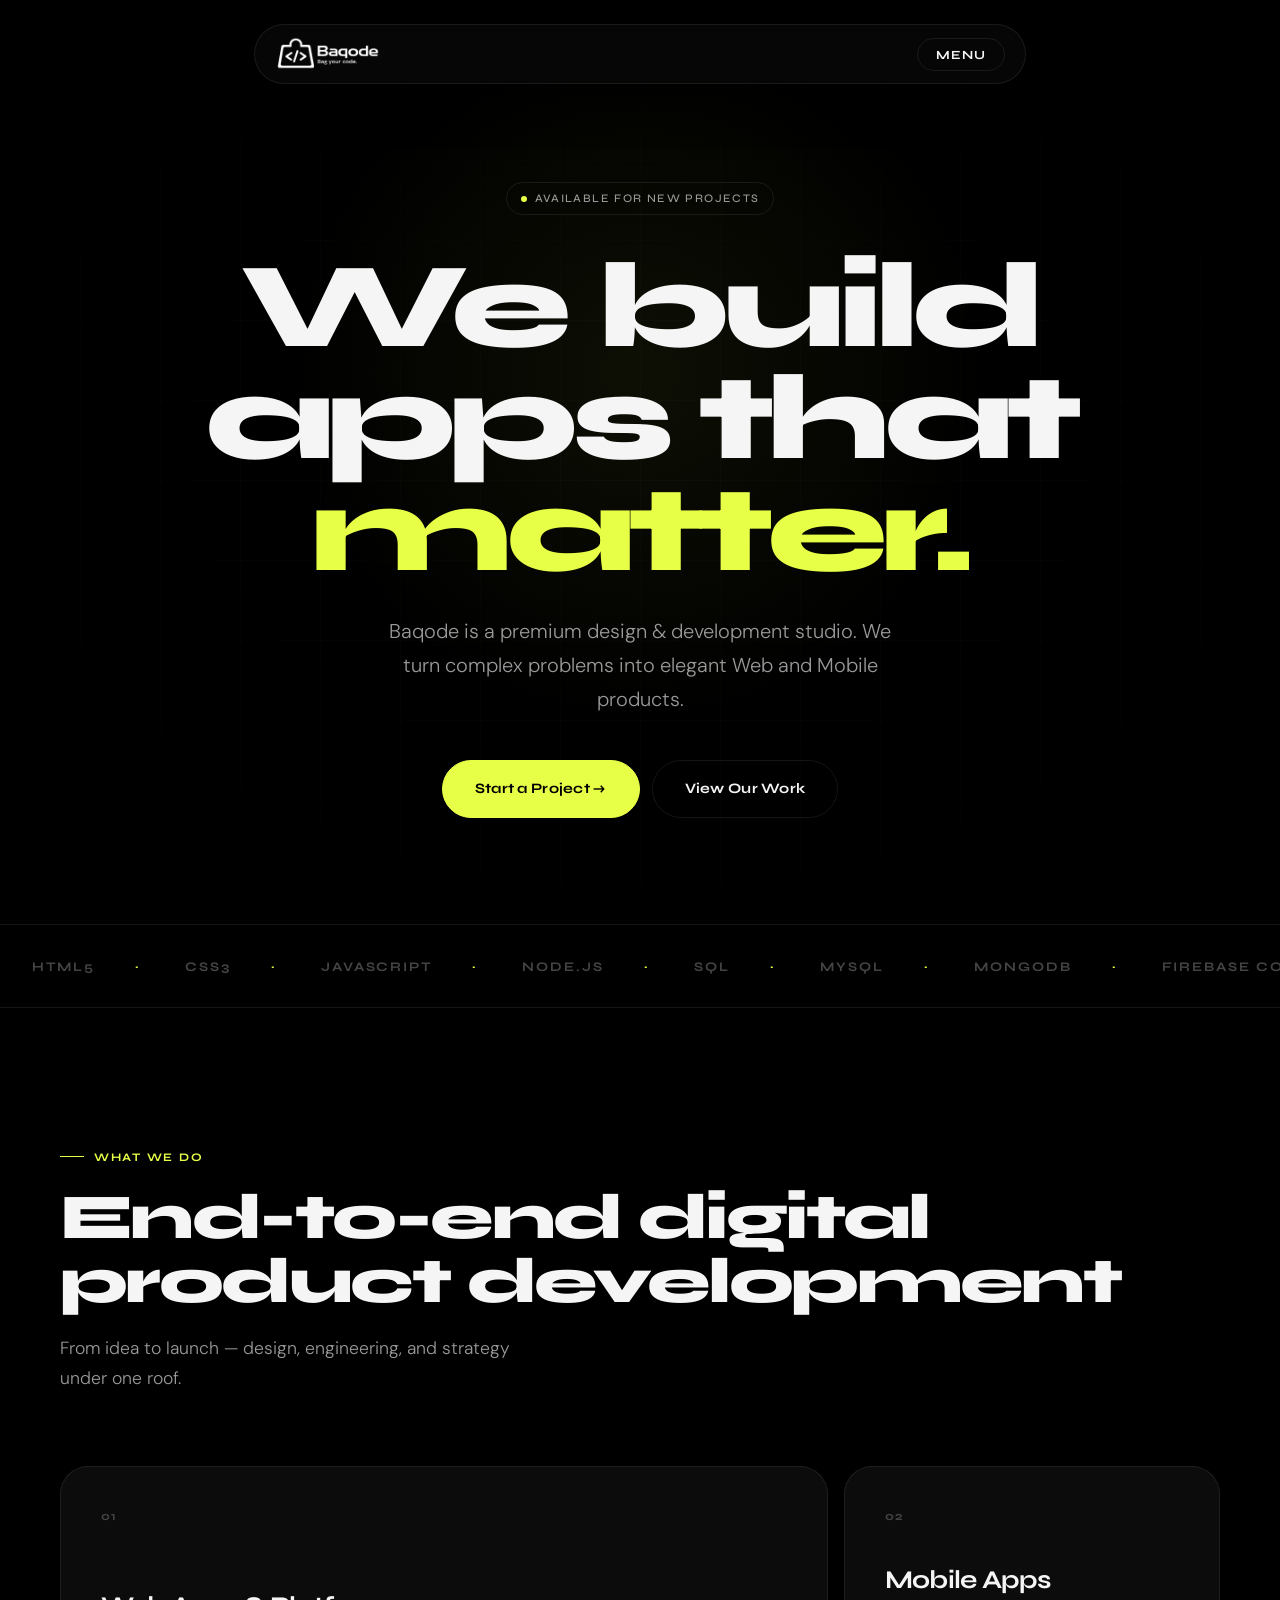
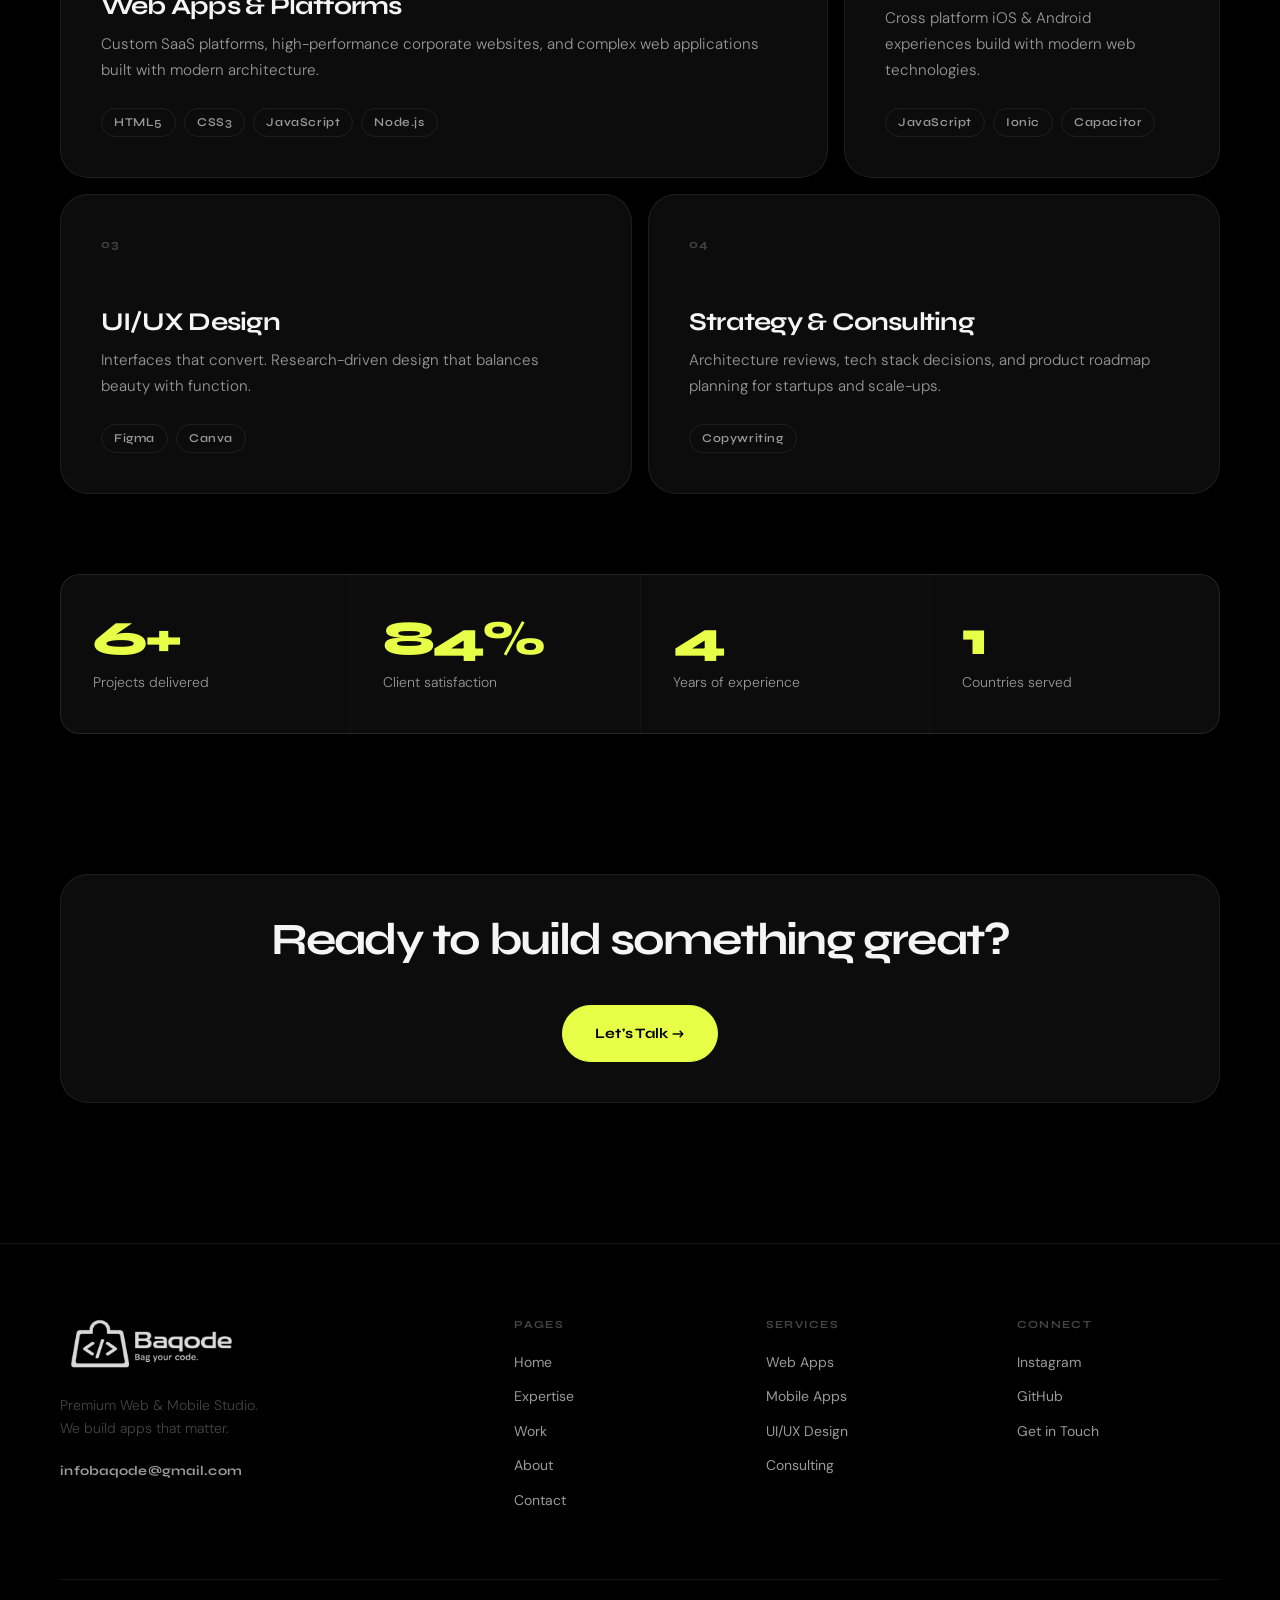
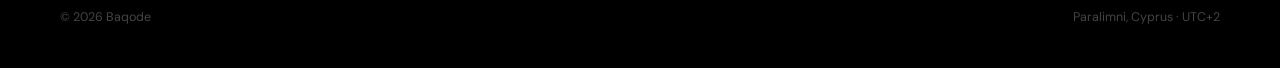
==== index.html @ ad03bcd1 "first commit" ====
<!DOCTYPE html>
<html lang="en">
<head>
  <meta charset="UTF-8" />
  <meta name="viewport" content="width=device-width, initial-scale=1.0" />
  <title>Baqode — Web & Mobile Studio | Cyprus</title>
  <!-- SEO Meta -->
  <meta name="description" content="Baqode is a premium Web & Mobile development studio based in Cyprus. We build elegant, high-performance apps and platforms for startups and businesses worldwide." />
  <meta name="keywords" content="web development, mobile apps, UI/UX design, Cyprus, Baqode, digital studio, software development" />
  <meta name="author" content="Baqode Studio" />
  <meta name="robots" content="index, follow" />
  <link rel="canonical" href="https://baqode.com/" />
 
  <!-- Open Graph -->
  <meta property="og:type" content="website" />
  <meta property="og:url" content="https://baqode.com/" />
  <meta property="og:title" content="Baqode — We build apps that matter." />
  <meta property="og:description" content="Baqode is a premium Web & Mobile development studio based in Cyprus. We build elegant, high-performance apps and platforms for startups and businesses worldwide." />
  <meta property="og:image" content="https://baqode.com/og-image.png" />
  <meta property="og:site_name" content="Baqode Studio" />
  <meta property="og:locale" content="en_US" />
 
  <!-- Twitter Card -->
  <meta name="twitter:card" content="summary_large_image" />
  <meta name="twitter:title" content="Baqode — We build apps that matter." />
  <meta name="twitter:description" content="Baqode is a premium Web & Mobile development studio based in Cyprus. We build elegant, high-performance apps and platforms for startups and businesses worldwide." />
  <meta name="twitter:image" content="https://baqode.com/og-image.png" />
  <!-- Favicon -->
  <link rel="icon" type="image/png" href="favicon.png" />
  <link rel="apple-touch-icon" href="favicon.png" />
 
  <!-- Performance -->
  <link rel="preconnect" href="https://fonts.googleapis.com" />
  <link rel="preconnect" href="https://fonts.gstatic.com" crossorigin />
  <link rel="stylesheet" href="style.css" />
 
  <!-- Structured Data (JSON-LD) -->
  <script type="application/ld+json">
  {
    "@context": "https://schema.org",
    "@type": "ProfessionalService",
    "name": "Baqode Studio",
    "url": "https://baqode.com",
    "logo": "https://baqode.com/logo.png",
    "image": "https://baqode.com/og-image.png",
    "description": "Premium Web & Mobile development studio based in Cyprus. We build elegant, high-performance apps and platforms.",
    "address": {
      "@type": "PostalAddress",
      "addressLocality": "Paralimni",
      "addressCountry": "CY"
    },
    "email": "infobaqode@gmail.com",
    "sameAs": [
      "https://www.instagram.com/baqode_/",
      "https://github.com/kt0skk0s"
    ],
    "serviceType": ["Web Development", "Mobile App Development", "UI/UX Design", "Technical Consulting"],
    "areaServed": "Worldwide"
  }
  </script>
</head>
<body>

  <!-- TOPBAR -->
  <header class="topbar">
    <div class="container topbar-inner">
      <a href="index.html" class="brand">
        <img src="logo.png" alt="Baqode" class="brand-logo" />
      </a>
      <button class="menu-btn" id="menuBtn">Menu</button>
    </div>
  </header>

  <!-- FULL-SCREEN NAV -->
  <nav class="nav" id="nav">
    <a href="index.html" data-num="01">Home</a>
    <a href="services.html" data-num="02">Expertise</a>
    <a href="work.html" data-num="03">Work</a>
    <a href="about.html" data-num="04">About</a>
    <a href="contact.html" data-num="05">Contact</a>
    <div class="nav-footer">
      <span>© 2026 Baqode</span>
      <div class="nav-footer-links">
        <a href="https://www.instagram.com/baqode_/?hl=el">Instagram</a>
        <a href="https://github.com/kt0skk0s">GitHub</a>
        <a href="index.html">Website</a>
      </div>
    </div>
  </nav>

  <main>

    <!-- HERO -->
    <section class="hero">
      <div class="hero-bg">
        <div class="hero-glow"></div>
        <div class="hero-grid"></div>
      </div>
      <div class="container hero-content reveal">
        <div class="eyebrow">
          <span class="eyebrow-dot"></span>
          Available for new projects
        </div>
        <h1>
          We build<br>
          apps that<br>
          <span class="text-accent">matter.</span>
        </h1>
        <p>
          Baqode is a premium design & development studio. 
          We turn complex problems into elegant Web and Mobile products.
        </p>
        <div class="hero-actions">
          <a class="btn btn-primary" href="contact.html">Start a Project →</a>
          <a class="btn btn-secondary" href="work.html">View Our Work</a>
        </div>
      </div>
    </section>

    <!-- MARQUEE -->
    <div class="marquee-container reveal" style="margin-top:24px;">
      <div class="marquee">
        <span>HTML5</span><span class="dot">·</span>
        <span>CSS3</span><span class="dot">·</span>
        <span>JavaScript</span><span class="dot">·</span>
        <span>Node.js</span><span class="dot">·</span>
        <span>SQL</span><span class="dot">·</span>
        <span>MySQL</span><span class="dot">·</span>
        <span>MongoDB</span><span class="dot">·</span>
        <span>Firebase Console</span><span class="dot">·</span>
        <span>Python</span><span class="dot">·</span>
        <span>Git</span><span class="dot">·</span>
        <span>GitHub</span><span class="dot">·</span>
        <span>Render</span><span class="dot">·</span>
        <span>Netlify</span><span class="dot">·</span>
        <!-- duplicate for seamless loop -->
        <span>HTML5</span><span class="dot">·</span>
        <span>CSS3</span><span class="dot">·</span>
        <span>JavaScript</span><span class="dot">·</span>
        <span>Node.js</span><span class="dot">·</span>
        <span>SQL</span><span class="dot">·</span>
        <span>MySQL</span><span class="dot">·</span>
        <span>MongoDB</span><span class="dot">·</span>
        <span>Firebase Console</span><span class="dot">·</span>
        <span>Python</span><span class="dot">·</span>
        <span>Git</span><span class="dot">·</span>
        <span>GitHub</span><span class="dot">·</span>
        <span>Render</span><span class="dot">·</span>
        <span>Netlify</span><span class="dot">·</span>
      </div>
    </div>

    <!-- SERVICES TEASER -->
    <section class="section">
      <div class="container">
        <div class="section-header reveal">
          <div class="section-label">What We Do</div>
          <h2>End-to-end digital<br>product development</h2>
          <p>From idea to launch — design, engineering, and strategy under one roof.</p>
        </div>

        <div class="bento-grid">
          <article class="bento-card col-8 reveal">
            <div class="card-num">01</div>
            <h3>Web Apps & Platforms</h3>
            <p>Custom SaaS platforms, high-performance corporate websites, and complex web applications built with modern architecture.</p>
            <div class="card-tags">
              <span class="card-tag">HTML5</span>
              <span class="card-tag">CSS3</span>
              <span class="card-tag">JavaScript</span>
              <span class="card-tag">Node.js</span>
            </div>
          </article>

          <article class="bento-card col-4 reveal reveal-delay-1">
            <div class="card-num">02</div>
            <h3>Mobile Apps</h3>
            <p>Cross platform iOS & Android experiences build with modern web technologies.</p>
            <div class="card-tags">
              <span class="card-tag">JavaScript</span>
              <span class="card-tag">Ionic</span>
              <span class="card-tag">Capacitor</span>
            </div>
          </article>

          <article class="bento-card col-6 reveal reveal-delay-2">
            <div class="card-num">03</div>
            <h3>UI/UX Design</h3>
            <p>Interfaces that convert. Research-driven design that balances beauty with function.</p>
            <div class="card-tags">
              <span class="card-tag">Figma</span>
              <span class="card-tag">Canva</span>
            </div>
          </article>

          <article class="bento-card col-6 reveal reveal-delay-3">
            <div class="card-num">04</div>
            <h3>Strategy & Consulting</h3>
            <p>Architecture reviews, tech stack decisions, and product roadmap planning for startups and scale-ups.</p>
            <div class="card-tags">
              <span class="card-tag">Copywriting</span>
            </div>
          </article>
        </div>

        <!-- STATS -->
        <div class="stats-row reveal">
          <div class="stat-item">
            <div class="stat-num"><span data-target="7">0</span><span>+</span></div>
            <div class="stat-label">Projects delivered</div>
          </div>
          <div class="stat-item">
            <div class="stat-num"><span data-target="98">0</span><span>%</span></div>
            <div class="stat-label">Client satisfaction</div>
          </div>
          <div class="stat-item">
            <div class="stat-num"><span data-target="5">0</span></div>
            <div class="stat-label">Years of experience</div>
          </div>
          <div class="stat-item">
            <div class="stat-num"><span data-target="2">0</span></div>
            <div class="stat-label">Countries served</div>
          </div>
        </div>

      </div>
    </section>

    <!-- CTA STRIP -->
    <section style="padding: 0 0 140px;">
      <div class="container">
        <div class="bento-card col-12 reveal" style="text-align:center; align-items:center; min-height:220px; justify-content:center; gap:28px;">
          <h3 style="font-size:clamp(1.8rem,4vw,2.8rem); letter-spacing:-0.04em;">Ready to build something great?</h3>
          <a class="btn btn-primary" href="contact.html">Let's Talk →</a>
        </div>
      </div>
    </section>

  </main>

  <!-- FOOTER -->
  <footer class="footer">
    <div class="container">
      <div class="footer-grid" >
 
        <div class="footer-logo-col">
          <img src="logo.png" alt="Baqode" class="footer-logo" />
          <p class="footer-tagline">Premium Web &amp; Mobile Studio.<br>We build apps that matter.</p>
          <a href="mailto:infobaqode@gmail.com" class="footer-email">infobaqode@gmail.com</a>
        </div>
 
        <div class="footer-col">
          <div class="footer-col-title">Pages</div>
          <a href="index.html">Home</a>
          <a href="services.html">Expertise</a>
          <a href="work.html">Work</a>
          <a href="about.html">About</a>
          <a href="contact.html">Contact</a>
        </div>
 
        <div class="footer-col">
          <div class="footer-col-title">Services</div>
          <a href="services.html">Web Apps</a>
          <a href="services.html">Mobile Apps</a>
          <a href="services.html">UI/UX Design</a>
          <a href="services.html">Consulting</a>
        </div>
 
        <div class="footer-col">
          <div class="footer-col-title">Connect</div>
          <a href="https://www.instagram.com/baqode_/?hl=el">Instagram</a>
          <a href="https://github.com/kt0skk0s">GitHub</a>
          <a href="contact.html">Get in Touch</a>
        </div>
 
      </div>
 
      <div class="footer-bottom">
        <div class="footer-bottom-left">© 2026 Baqode</div>
        <div class="footer-bottom-right">
          <span>Paralimni, Cyprus · UTC+2</span>
        </div>
      </div>
    </div>
  </footer>

  <script src="script.js"></script>
</body>
</html>
---- style.css ----
/* ==========================================
   BAQODE STUDIO — PREMIUM CSS v2
   ========================================== */

@import url('https://fonts.googleapis.com/css2?family=Syne:wght@400;500;600;700;800&family=DM+Sans:ital,wght@0,300;0,400;0,500;1,300&display=swap');

:root {
  --bg: #000000;
  --surface: #0c0c0c;
  --surface-2: #111111;
  --surface-hover: #161616;
  --text: #f5f5f5;
  --text-dim: #999999;
  --text-faint: #444444;
  --border: rgba(255, 255, 255, 0.08);
  --border-hover: rgba(255, 255, 255, 0.2);
  --accent: #e8ff47;        /* Electric lime — the brand punch */
  --accent-dim: rgba(232, 255, 71, 0.12);
  --radius-xl: 28px;
  --radius-lg: 20px;
  --radius-md: 12px;
  --max-width: 1160px;
  --font-display: 'Syne', sans-serif;
  --font-body: 'DM Sans', sans-serif;
}

/* ==========================================
   1. RESET & BASE
   ========================================== */
*, *::before, *::after {
  margin: 0; padding: 0;
  box-sizing: border-box;
}

html {
  scroll-behavior: smooth;
  font-family: var(--font-body);
  background: var(--bg);
  color: var(--text);
}

body {
  line-height: 1.6;
  overflow-x: hidden;
  -webkit-font-smoothing: antialiased;
  opacity: 0;
  transition: opacity 0.5s ease;
}

body.loaded { opacity: 1; }
body.fade-out { opacity: 0; }
body.no-scroll { overflow: hidden; }

a { color: inherit; text-decoration: none; }
img { display: block; max-width: 100%; }

.container {
  width: min(var(--max-width), calc(100% - 48px));
  margin: 0 auto;
}

.section { padding: 140px 0; }

/* ==========================================
   2. TOPBAR / NAVBAR
   ========================================== */
.topbar {
  position: fixed;
  top: 24px;
  left: 50%;
  transform: translateX(-50%);
  width: calc(100% - 40px);
  max-width: 820px;
  z-index: 1000;
  transition: top 0.3s ease;
}

.topbar-inner {
  height: 60px;
  display: flex;
  align-items: center;
  justify-content: space-between;
  padding: 0 20px 0 16px;
  background: rgba(8, 8, 8, 0.75);
  backdrop-filter: blur(20px);
  -webkit-backdrop-filter: blur(20px);
  border: 1px solid var(--border);
  border-radius: 100px;
  box-shadow: 0 16px 40px rgba(0,0,0,0.6);
}

.brand {
  display: flex;
  align-items: center;
  gap: 10px;
}

.brand-logo {
  height: 36px;
  width: auto;
  display: block;
  filter: brightness(0) invert(1);
  transition: opacity 0.2s ease;
}

.brand:hover .brand-logo {
  opacity: 0.7;
}

.brand-icon, .brand-text { display: none; }

.menu-btn {
  display: block;
  background: none;
  border: 1px solid var(--border);
  color: var(--text);
  font-family: var(--font-display);
  font-size: 0.78rem;
  font-weight: 700;
  letter-spacing: 0.08em;
  text-transform: uppercase;
  cursor: pointer;
  padding: 8px 18px;
  border-radius: 100px;
  z-index: 1001;
  transition: all 0.25s ease;
}

.menu-btn:hover {
  background: var(--surface-2);
  border-color: var(--border-hover);
}

/* ==========================================
   3. FULL-SCREEN NAV
   ========================================== */
.nav {
  position: fixed;
  inset: 0;
  width: 100vw;
  height: 100dvh;
  background: var(--bg);
  z-index: 999;
  display: flex;
  flex-direction: column;
  justify-content: center;
  align-items: flex-start;
  padding: 0 8vw;
  gap: 0;
  opacity: 0;
  pointer-events: none;
  visibility: hidden;
  transition: opacity 0.4s ease;
}

.nav.active {
  opacity: 1;
  pointer-events: all;
  visibility: visible;
}

/* Main nav links only — excludes nav-footer links */
.nav > a {
  font-family: var(--font-display);
  font-size: clamp(2.8rem, 8vw, 6.5rem);
  font-weight: 800;
  letter-spacing: -0.04em;
  color: var(--text-faint);
  text-transform: uppercase;
  line-height: 1;
  padding: 8px 0;
  transform: translateY(50px);
  opacity: 0;
  transition: color 0.25s ease,
              opacity 0.5s cubic-bezier(0.16, 1, 0.3, 1),
              transform 0.5s cubic-bezier(0.16, 1, 0.3, 1);
  position: relative;
  white-space: nowrap;
}

.nav > a::after {
  content: attr(data-num);
  position: absolute;
  right: 0;
  top: 50%;
  transform: translateY(-50%);
  font-size: 0.9rem;
  font-weight: 400;
  letter-spacing: 0;
  color: var(--text-faint);
  opacity: 0;
  transition: opacity 0.25s ease;
}

.nav.active > a {
  transform: translateY(0);
  opacity: 1;
}

.nav.active > a:nth-child(1) { transition-delay: 0.05s; }
.nav.active > a:nth-child(2) { transition-delay: 0.1s; }
.nav.active > a:nth-child(3) { transition-delay: 0.15s; }
.nav.active > a:nth-child(4) { transition-delay: 0.2s; }
.nav.active > a:nth-child(5) { transition-delay: 0.25s; }

.nav > a:hover, .nav > a.active-link {
  color: var(--text);
}

.nav > a:hover::after { opacity: 1; }

/* Nav footer — small, separate from big links */
.nav-footer {
  position: absolute;
  bottom: 40px;
  left: 8vw;
  right: 8vw;
  display: flex;
  justify-content: space-between;
  align-items: center;
  color: var(--text-dim);
  font-size: 0.82rem;
  font-family: var(--font-body);
  font-weight: 400;
  letter-spacing: 0;
  text-transform: none;
  opacity: 0;
  transform: none;
  transition: opacity 0.5s ease 0.3s;
}

.nav.active .nav-footer {
  opacity: 1;
}

.nav-footer-links { display: flex; gap: 20px; }
.nav-footer a {
  color: var(--text-dim);
  font-size: 0.82rem;
  font-family: var(--font-body);
  font-weight: 400;
  text-transform: none;
  letter-spacing: 0;
  padding: 0;
  transform: none !important;
  opacity: 1 !important;
  transition: color 0.2s !important;
  transition-delay: 0s !important;
}
.nav-footer a:hover { color: var(--text); }

body.menu-open .topbar-inner {
  background: transparent;
  border-color: transparent;
  backdrop-filter: none;
  -webkit-backdrop-filter: none;
  box-shadow: none;
}

/* ==========================================
   4. HERO
   ========================================== */
.hero {
  min-height: 100vh;
  display: flex;
  align-items: center;
  justify-content: center;
  text-align: center;
  padding-top: 100px;
  position: relative;
  overflow: hidden;
}

.hero-bg {
  position: absolute;
  inset: 0;
  pointer-events: none;
  z-index: 0;
}

.hero-glow {
  position: absolute;
  top: 50%;
  left: 50%;
  transform: translate(-50%, -60%);
  width: 60vw;
  height: 60vw;
  background: radial-gradient(circle, rgba(232, 255, 71, 0.06) 0%, transparent 65%);
  border-radius: 50%;
}

.hero-grid {
  position: absolute;
  inset: 0;
  background-image:
    linear-gradient(rgba(255,255,255,0.02) 1px, transparent 1px),
    linear-gradient(90deg, rgba(255,255,255,0.02) 1px, transparent 1px);
  background-size: 80px 80px;
  mask-image: radial-gradient(ellipse 70% 70% at 50% 50%, black, transparent);
}

.hero-content {
  position: relative;
  z-index: 1;
  max-width: 900px;
}

.eyebrow {
  display: inline-flex;
  align-items: center;
  gap: 8px;
  padding: 6px 14px;
  border-radius: 100px;
  border: 1px solid var(--border);
  font-size: 0.72rem;
  font-weight: 500;
  color: var(--text-dim);
  margin-bottom: 36px;
  text-transform: uppercase;
  letter-spacing: 0.12em;
  font-family: var(--font-display);
}

.eyebrow-dot {
  width: 6px;
  height: 6px;
  border-radius: 50%;
  background: var(--accent);
  animation: pulse-dot 2s ease-in-out infinite;
}

@keyframes pulse-dot {
  0%, 100% { opacity: 1; transform: scale(1); }
  50% { opacity: 0.5; transform: scale(0.7); }
}

.hero h1 {
  font-family: var(--font-display);
  font-size: clamp(3.5rem, 9.5vw, 8rem);
  font-weight: 800;
  line-height: 0.92;
  letter-spacing: -0.055em;
  margin-bottom: 28px;
}

.text-accent { color: var(--accent); }

.hero p {
  color: var(--text-dim);
  font-size: clamp(1rem, 2vw, 1.25rem);
  max-width: 540px;
  margin: 0 auto 44px;
  line-height: 1.7;
  font-weight: 300;
}

.hero-actions {
  display: flex;
  gap: 12px;
  justify-content: center;
  flex-wrap: wrap;
}

/* ==========================================
   5. BUTTONS
   ========================================== */
.btn {
  padding: 16px 32px;
  border-radius: 100px;
  font-family: var(--font-display);
  font-weight: 700;
  font-size: 0.9rem;
  letter-spacing: 0.02em;
  cursor: pointer;
  transition: all 0.25s ease;
  border: 1px solid transparent;
  display: inline-flex;
  align-items: center;
  gap: 8px;
}

.btn-primary {
  background: var(--accent);
  color: #000;
  border-color: var(--accent);
}

.btn-primary:hover {
  background: #f3ff6a;
  transform: translateY(-2px);
  box-shadow: 0 8px 30px rgba(232, 255, 71, 0.25);
}

.btn-secondary {
  background: transparent;
  border-color: var(--border);
  color: var(--text);
}

.btn-secondary:hover {
  background: var(--surface-2);
  border-color: var(--border-hover);
  transform: translateY(-2px);
}

.btn-ghost {
  background: transparent;
  border-color: transparent;
  color: var(--text-dim);
  padding-left: 0; padding-right: 0;
}

.btn-ghost:hover { color: var(--text); }

/* ==========================================
   6. MARQUEE
   ========================================== */
.marquee-container {
  border-top: 1px solid var(--border);
  border-bottom: 1px solid var(--border);
  padding: 28px 0;
  overflow: hidden;
  white-space: nowrap;
}

.marquee {
  display: inline-block;
  animation: marquee-scroll 30s linear infinite;
}

.marquee span {
  font-family: var(--font-display);
  font-size: 0.82rem;
  font-weight: 700;
  color: var(--text-faint);
  margin: 0 32px;
  text-transform: uppercase;
  letter-spacing: 0.15em;
}

.marquee span.dot { color: var(--accent); margin: 0 8px; }

@keyframes marquee-scroll {
  0% { transform: translateX(0); }
  100% { transform: translateX(-50%); }
}

/* ==========================================
   7. SECTION HEADERS
   ========================================== */
.section-label {
  font-family: var(--font-display);
  font-size: 0.72rem;
  font-weight: 700;
  letter-spacing: 0.15em;
  text-transform: uppercase;
  color: var(--accent);
  margin-bottom: 20px;
  display: flex;
  align-items: center;
  gap: 10px;
}

.section-label::before {
  content: '';
  width: 24px;
  height: 1px;
  background: var(--accent);
}

.section-header { margin-bottom: 72px; }

.section-header h2 {
  font-family: var(--font-display);
  font-size: clamp(2.2rem, 5vw, 4rem);
  letter-spacing: -0.04em;
  font-weight: 800;
  line-height: 1;
  margin-bottom: 20px;
}

.section-header p {
  color: var(--text-dim);
  font-size: 1.1rem;
  max-width: 480px;
  line-height: 1.7;
  font-weight: 300;
}

/* ==========================================
   8. SERVICES / BENTO GRID
   ========================================== */
.bento-grid {
  display: grid;
  grid-template-columns: repeat(12, 1fr);
  gap: 16px;
}

.bento-card {
  background: var(--surface);
  border: 1px solid var(--border);
  border-radius: var(--radius-xl);
  padding: 40px;
  transition: border-color 0.3s ease, background 0.3s ease;
  display: flex;
  flex-direction: column;
  min-height: 300px;
  position: relative;
  overflow: hidden;
}

.bento-card::before {
  content: '';
  position: absolute;
  inset: 0;
  background: radial-gradient(circle at var(--mx, 50%) var(--my, 50%), rgba(232, 255, 71, 0.04), transparent 60%);
  opacity: 0;
  transition: opacity 0.4s;
  pointer-events: none;
}

.bento-card:hover::before { opacity: 1; }
.bento-card:hover {
  border-color: var(--border-hover);
  background: var(--surface-2);
}

.bento-card.col-8 { grid-column: span 8; }
.bento-card.col-4 { grid-column: span 4; }
.bento-card.col-6 { grid-column: span 6; }
.bento-card.col-12 { grid-column: span 12; }

.card-num {
  font-family: var(--font-display);
  font-size: 0.75rem;
  font-weight: 700;
  color: var(--text-faint);
  letter-spacing: 0.1em;
  margin-bottom: auto;
  padding-bottom: 40px;
}

.card-icon {
  font-size: 2rem;
  margin-bottom: auto;
  padding-bottom: 32px;
}

.bento-card h3 {
  font-family: var(--font-display);
  font-size: 1.6rem;
  font-weight: 700;
  letter-spacing: -0.03em;
  margin-bottom: 12px;
  line-height: 1.1;
}

.bento-card p {
  color: var(--text-dim);
  font-size: 0.95rem;
  line-height: 1.7;
  font-weight: 300;
}

.card-tags {
  display: flex;
  flex-wrap: wrap;
  gap: 8px;
  margin-top: 24px;
}

.card-tag {
  padding: 4px 12px;
  border-radius: 100px;
  border: 1px solid var(--border);
  font-size: 0.75rem;
  color: var(--text-dim);
  font-family: var(--font-display);
  font-weight: 600;
  letter-spacing: 0.05em;
}

/* ==========================================
   9. STATS ROW
   ========================================== */
.stats-row {
  display: grid;
  grid-template-columns: repeat(4, 1fr);
  gap: 1px;
  background: var(--border);
  border: 1px solid var(--border);
  border-radius: var(--radius-lg);
  overflow: hidden;
  margin-top: 80px;
}

.stat-item {
  background: var(--surface);
  padding: 40px 32px;
  display: flex;
  flex-direction: column;
  gap: 8px;
}

.stat-num {
  font-family: var(--font-display);
  font-size: 3rem;
  font-weight: 800;
  letter-spacing: -0.05em;
  line-height: 1;
  color: var(--text);
}

.stat-num span { color: var(--accent); }

.stat-label {
  color: var(--text-dim);
  font-size: 0.875rem;
  font-weight: 300;
}

/* ==========================================
   10. WORK / PORTFOLIO GRID
   ========================================== */
.work-grid {
  display: grid;
  grid-template-columns: repeat(2, 1fr);
  gap: 24px;
}

.project-card {
  border-radius: var(--radius-xl);
  overflow: hidden;
  background: var(--surface);
  border: 1px solid var(--border);
  transition: all 0.4s ease;
  cursor: pointer;
}

.project-card:hover {
  border-color: var(--border-hover);
  transform: translateY(-6px);
  box-shadow: 0 24px 60px rgba(0,0,0,0.5);
}

.project-image {
  height: 280px;
  position: relative;
  overflow: hidden;
  display: flex;
  align-items: center;
  justify-content: center;
}

.project-image-inner {
  width: 100%;
  height: 100%;
  display: flex;
  align-items: center;
  justify-content: center;
  font-family: var(--font-display);
  font-size: 4rem;
  font-weight: 800;
  letter-spacing: -0.05em;
  transition: transform 0.5s ease;
}

.project-card:hover .project-image-inner {
  transform: scale(1.04);
}

.project-info {
  padding: 28px 32px 32px;
}

.project-meta {
  display: flex;
  align-items: center;
  justify-content: space-between;
  margin-bottom: 12px;
}

.tag {
  font-family: var(--font-display);
  font-size: 0.72rem;
  color: var(--text-dim);
  text-transform: uppercase;
  letter-spacing: 0.12em;
  font-weight: 700;
}

.project-year {
  font-size: 0.8rem;
  color: var(--text-faint);
}

.project-info h3 {
  font-family: var(--font-display);
  font-size: 1.4rem;
  font-weight: 700;
  letter-spacing: -0.02em;
  margin-bottom: 8px;
  line-height: 1.2;
}

.project-info p {
  color: var(--text-dim);
  font-size: 0.9rem;
  line-height: 1.6;
  font-weight: 300;
}

.project-link {
  display: inline-flex;
  align-items: center;
  gap: 6px;
  margin-top: 20px;
  font-family: var(--font-display);
  font-size: 0.8rem;
  font-weight: 700;
  letter-spacing: 0.05em;
  text-transform: uppercase;
  color: var(--text-dim);
  transition: color 0.2s, gap 0.2s;
}

.project-link:hover { color: var(--accent); gap: 10px; }

/* ==========================================
   11. ABOUT PAGE
   ========================================== */
.about-grid {
  display: grid;
  grid-template-columns: 1fr 1fr;
  gap: 80px;
  align-items: start;
}

.about-text h2 {
  font-family: var(--font-display);
  font-size: clamp(2.5rem, 5vw, 3.5rem);
  font-weight: 800;
  letter-spacing: -0.04em;
  line-height: 1;
  margin-bottom: 28px;
}

.about-text p {
  color: var(--text-dim);
  font-size: 1.05rem;
  line-height: 1.8;
  font-weight: 300;
  margin-bottom: 20px;
}

.values-list {
  margin-top: 40px;
  display: flex;
  flex-direction: column;
  gap: 0;
}

.value-item {
  display: flex;
  gap: 20px;
  align-items: flex-start;
  padding: 24px 0;
  border-bottom: 1px solid var(--border);
}

.value-item:first-child { border-top: 1px solid var(--border); }

.value-num {
  font-family: var(--font-display);
  font-size: 0.72rem;
  font-weight: 700;
  color: var(--accent);
  flex-shrink: 0;
  padding-top: 3px;
}

.value-text h4 {
  font-family: var(--font-display);
  font-weight: 700;
  margin-bottom: 6px;
  letter-spacing: -0.01em;
}

.value-text p {
  color: var(--text-dim);
  font-size: 0.9rem;
  margin: 0;
}

.about-visual {
  position: sticky;
  top: 120px;
}

.about-card-big {
  background: var(--surface);
  border: 1px solid var(--border);
  border-radius: var(--radius-xl);
  padding: 48px;
  min-height: 480px;
  display: flex;
  flex-direction: column;
  justify-content: flex-end;
  position: relative;
  overflow: hidden;
}

.about-card-bg {
  position: absolute;
  inset: 0;
  display: flex;
  align-items: center;
  justify-content: center;
  font-family: var(--font-display);
  font-size: 10rem;
  font-weight: 800;
  color: rgba(232, 255, 71, 0.04);
  letter-spacing: -0.05em;
  user-select: none;
  pointer-events: none;
}

.about-card-big h3 {
  font-family: var(--font-display);
  font-size: 1.8rem;
  font-weight: 800;
  letter-spacing: -0.03em;
  margin-bottom: 12px;
  position: relative;
  z-index: 1;
}

.about-card-big p {
  color: var(--text-dim);
  position: relative;
  z-index: 1;
  font-weight: 300;
  line-height: 1.7;
}

/* ==========================================
   12. CONTACT
   ========================================== */
.contact-wrapper {
  display: grid;
  grid-template-columns: 1fr 1.2fr;
  gap: 100px;
  align-items: start;
}

.contact-left h2 {
  font-family: var(--font-display);
  font-size: clamp(2.5rem, 5vw, 3.5rem);
  font-weight: 800;
  letter-spacing: -0.04em;
  line-height: 1;
  margin-bottom: 24px;
}

.contact-left p {
  color: var(--text-dim);
  font-size: 1.05rem;
  line-height: 1.8;
  font-weight: 300;
  margin-bottom: 40px;
}

.big-email {
  display: inline-flex;
  align-items: center;
  gap: 10px;
  font-family: var(--font-display);
  font-size: clamp(1.3rem, 2.5vw, 1.8rem);
  font-weight: 700;
  letter-spacing: -0.03em;
  color: var(--text);
  padding: 16px 0;
  border-bottom: 1px solid var(--border);
  transition: all 0.3s;
  width: 100%;
}

.big-email:hover {
  border-color: var(--accent);
  color: var(--accent);
}

.contact-socials {
  display: flex;
  gap: 16px;
  margin-top: 32px;
}

.social-link {
  padding: 10px 20px;
  border: 1px solid var(--border);
  border-radius: 100px;
  font-family: var(--font-display);
  font-size: 0.8rem;
  font-weight: 700;
  letter-spacing: 0.05em;
  text-transform: uppercase;
  color: var(--text-dim);
  transition: all 0.25s;
}

.social-link:hover {
  border-color: var(--border-hover);
  color: var(--text);
  background: var(--surface-2);
}

/* Contact Form */
.modern-form {
  background: var(--surface);
  border: 1px solid var(--border);
  border-radius: var(--radius-xl);
  padding: 44px;
}

.form-row {
  display: grid;
  grid-template-columns: 1fr 1fr;
  gap: 0 24px;
}

.form-group {
  margin-bottom: 28px;
  position: relative;
}

.form-group label {
  display: block;
  font-family: var(--font-display);
  font-size: 0.72rem;
  font-weight: 700;
  text-transform: uppercase;
  letter-spacing: 0.1em;
  color: var(--text-dim);
  margin-bottom: 10px;
}

.modern-form input,
.modern-form textarea,
.modern-form select {
  width: 100%;
  background: var(--surface-2);
  border: 1px solid var(--border);
  border-radius: var(--radius-md);
  padding: 14px 16px;
  color: var(--text);
  font-family: var(--font-body);
  font-size: 0.95rem;
  font-weight: 300;
  transition: all 0.25s;
  appearance: none;
}

.modern-form input::placeholder,
.modern-form textarea::placeholder { color: var(--text-faint); }

.modern-form input:focus,
.modern-form textarea:focus,
.modern-form select:focus {
  outline: none;
  border-color: var(--accent);
  background: var(--bg);
  box-shadow: 0 0 0 3px rgba(232, 255, 71, 0.08);
}

.modern-form textarea {
  height: 120px;
  resize: none;
}

.form-success {
  display: none;
  text-align: center;
  padding: 32px;
  color: var(--accent);
  font-family: var(--font-display);
  font-weight: 700;
  font-size: 1.1rem;
}

/* ==========================================
   13. FAQ
   ========================================== */
.faq-list {
  max-width: 760px;
  margin: 0 auto;
}

.faq-item {
  border-bottom: 1px solid var(--border);
}

.faq-question {
  width: 100%;
  background: none;
  border: none;
  text-align: left;
  padding: 28px 0;
  font-family: var(--font-display);
  font-size: 1.1rem;
  font-weight: 700;
  color: var(--text);
  cursor: pointer;
  display: flex;
  justify-content: space-between;
  align-items: center;
  gap: 20px;
  letter-spacing: -0.02em;
  transition: color 0.2s;
}

.faq-question:hover { color: var(--accent); }

.faq-icon {
  width: 28px;
  height: 28px;
  border-radius: 50%;
  border: 1px solid var(--border);
  display: grid;
  place-items: center;
  flex-shrink: 0;
  font-size: 1rem;
  color: var(--text-dim);
  transition: all 0.3s;
}

.faq-item.open .faq-icon {
  background: var(--accent);
  border-color: var(--accent);
  color: #000;
  transform: rotate(45deg);
}

.faq-answer {
  max-height: 0;
  overflow: hidden;
  transition: max-height 0.4s cubic-bezier(0.16, 1, 0.3, 1),
              padding 0.3s ease;
}

.faq-answer p {
  padding-bottom: 28px;
  color: var(--text-dim);
  font-size: 1rem;
  line-height: 1.8;
  font-weight: 300;
}

/* ==========================================
   14. FOOTER
   ========================================== */
.footer {
  border-top: 1px solid var(--border);
  padding: 72px 0 40px;
  color: var(--text-dim);
  font-size: 0.875rem;
}

/* Top grid: logo col + 3 link cols */
.footer-grid {
  display: grid;
  grid-template-columns: 2fr 1fr 1fr 1fr;
  gap: 48px;
  padding-bottom: 56px;
  border-bottom: 1px solid var(--border);
}

.footer-logo-col {
  display: flex;
  flex-direction: column;
}

.footer-logo {
  width: 180px;
  filter: brightness(0) invert(1);
  opacity: 0.85;
  display: block;
  margin-bottom: 20px;
}

.footer-tagline {
  font-size: 0.875rem;
  color: var(--text-faint);
  line-height: 1.7;
  font-weight: 300;
  max-width: 220px;
  margin-bottom: 20px;
}

.footer-email {
  font-family: var(--font-display);
  font-size: 0.82rem;
  font-weight: 700;
  color: var(--text-dim);
  letter-spacing: 0.02em;
  transition: color 0.2s;
}

.footer-email:hover { color: var(--accent); }

.footer-col-title {
  font-family: var(--font-display);
  font-size: 0.68rem;
  font-weight: 700;
  text-transform: uppercase;
  letter-spacing: 0.12em;
  color: var(--text-faint);
  margin-bottom: 18px;
}

.footer-col a {
  display: block;
  font-size: 0.875rem;
  color: var(--text-dim);
  margin-bottom: 12px;
  transition: color 0.2s;
}

.footer-col a:hover { color: var(--text); }

/* Bottom bar */
.footer-bottom {
  display: flex;
  justify-content: space-between;
  align-items: center;
  padding-top: 28px;
  font-size: 0.78rem;
  color: var(--text-faint);
}

.footer-bottom-right { display: flex; gap: 24px; }
.footer-bottom-right a { color: var(--text-faint); transition: color 0.2s; }
.footer-bottom-right a:hover { color: var(--text-dim); }

/* Keep brand/logo/links classes inert so old refs don't break */
.footer-brand, .footer-inner, .footer-center, .footer-links { display: none; }
.footer-brand-icon { display: none; }

/* ==========================================
   15. PAGE HERO (inner pages)
   ========================================== */
.page-hero {
  padding: 180px 0 80px;
  border-bottom: 1px solid var(--border);
}

.page-hero h1 {
  font-family: var(--font-display);
  font-size: clamp(3rem, 8vw, 6rem);
  font-weight: 800;
  letter-spacing: -0.05em;
  line-height: 0.95;
  margin-bottom: 20px;
}

.page-hero p {
  color: var(--text-dim);
  font-size: 1.15rem;
  max-width: 500px;
  line-height: 1.7;
  font-weight: 300;
}

/* ==========================================
   16. SCROLL REVEAL
   ========================================== */
.reveal {
  opacity: 0;
  transform: translateY(24px);
  transition: opacity 0.7s cubic-bezier(0.16, 1, 0.3, 1),
              transform 0.7s cubic-bezier(0.16, 1, 0.3, 1);
}

.reveal.active {
  opacity: 1;
  transform: translateY(0);
}

.reveal-delay-1 { transition-delay: 0.1s; }
.reveal-delay-2 { transition-delay: 0.2s; }
.reveal-delay-3 { transition-delay: 0.3s; }
.reveal-delay-4 { transition-delay: 0.4s; }

/* ==========================================
   17. RESPONSIVE
   ========================================== */
@media (max-width: 1024px) {
  .bento-card.col-8 { grid-column: span 12; }
  .bento-card.col-4 { grid-column: span 6; }
  .bento-card.col-6 { grid-column: span 12; }
  .about-grid { grid-template-columns: 1fr; gap: 60px; }
  .about-visual { position: static; }
  .stats-row { grid-template-columns: repeat(2, 1fr); }
}

@media (max-width: 900px) {
  .work-grid { grid-template-columns: 1fr; }
  .contact-wrapper { grid-template-columns: 1fr; gap: 60px; }
  .topbar { width: calc(100% - 32px); top: 16px; }
  .bento-card.col-4 { grid-column: span 12; }
  .form-row { grid-template-columns: 1fr; }

  /* Footer — single column, fully centered */
  .footer-grid {
    grid-template-columns: 1fr;
    gap: 40px;
    text-align: center;
  }
  .footer-logo-col {
    align-items: center;
  }
  .footer-logo {
  width: 120px;
  filter: brightness(0) invert(1);
  opacity: 0.85;
  display: block;
}
  .footer-col {
    display: flex;
    flex-direction: column;
    align-items: center;
  }
  .footer-col a {
    text-align: center;
  }
  .footer-bottom {
    flex-direction: column;
    gap: 8px;
    text-align: center;
  }
  .footer-bottom-right { justify-content: center; }
}

@media (max-width: 640px) {
  .section { padding: 100px 0; }
  .hero-actions { flex-direction: column; width: 100%; }
  .hero-actions .btn { width: 100%; justify-content: center; }
  .stats-row { grid-template-columns: 1fr 1fr; }
  .nav > a { font-size: clamp(2.2rem, 10vw, 4rem); }
  .nav-footer { bottom: 24px; flex-direction: column; align-items: flex-start; gap: 12px; }
  .modern-form { padding: 28px 24px; }
  .contact-socials { flex-wrap: wrap; }
}

/* ==========================================
   FEATURED PROJECT (work.html)
   ========================================== */
.project-featured {
  display: grid;
  grid-template-columns: 1fr 1fr;
  gap: 0;
  background: var(--surface);
  border: 1px solid var(--border);
  border-radius: var(--radius-xl);
  overflow: hidden;
  margin-bottom: 0;
  transition: border-color 0.3s;
}

.project-featured:hover {
  border-color: var(--border-hover);
}

.project-featured-visual {
  min-height: 420px;
  position: relative;
  overflow: hidden;
}

.project-featured-inner {
  width: 100%;
  height: 100%;
  display: flex;
  flex-direction: column;
  align-items: center;
  justify-content: center;
  gap: 24px;
  padding: 48px;
  min-height: 420px;
}

.pf-logo {
  font-family: var(--font-display);
  font-size: 5rem;
  font-weight: 800;
  color: var(--accent);
  letter-spacing: -0.05em;
  line-height: 1;
}

.pf-lines {
  display: flex;
  flex-direction: column;
  gap: 10px;
  width: 100%;
}

.pf-line {
  height: 6px;
  border-radius: 100px;
}

.project-featured-info {
  padding: 52px 48px;
  display: flex;
  flex-direction: column;
  justify-content: center;
}

.project-featured-title {
  font-family: var(--font-display);
  font-size: clamp(2rem, 3.5vw, 3rem);
  font-weight: 800;
  letter-spacing: -0.05em;
  line-height: 1;
  margin-bottom: 20px;
}

.project-featured-desc {
  color: var(--text-dim);
  font-size: 1rem;
  line-height: 1.75;
  font-weight: 300;
}

@media (max-width: 900px) {
  .project-featured {
    grid-template-columns: 1fr;
  }
  .project-featured-visual { min-height: 240px; }
  .project-featured-inner { min-height: 240px; }
  .project-featured-info { padding: 36px 28px; }
}
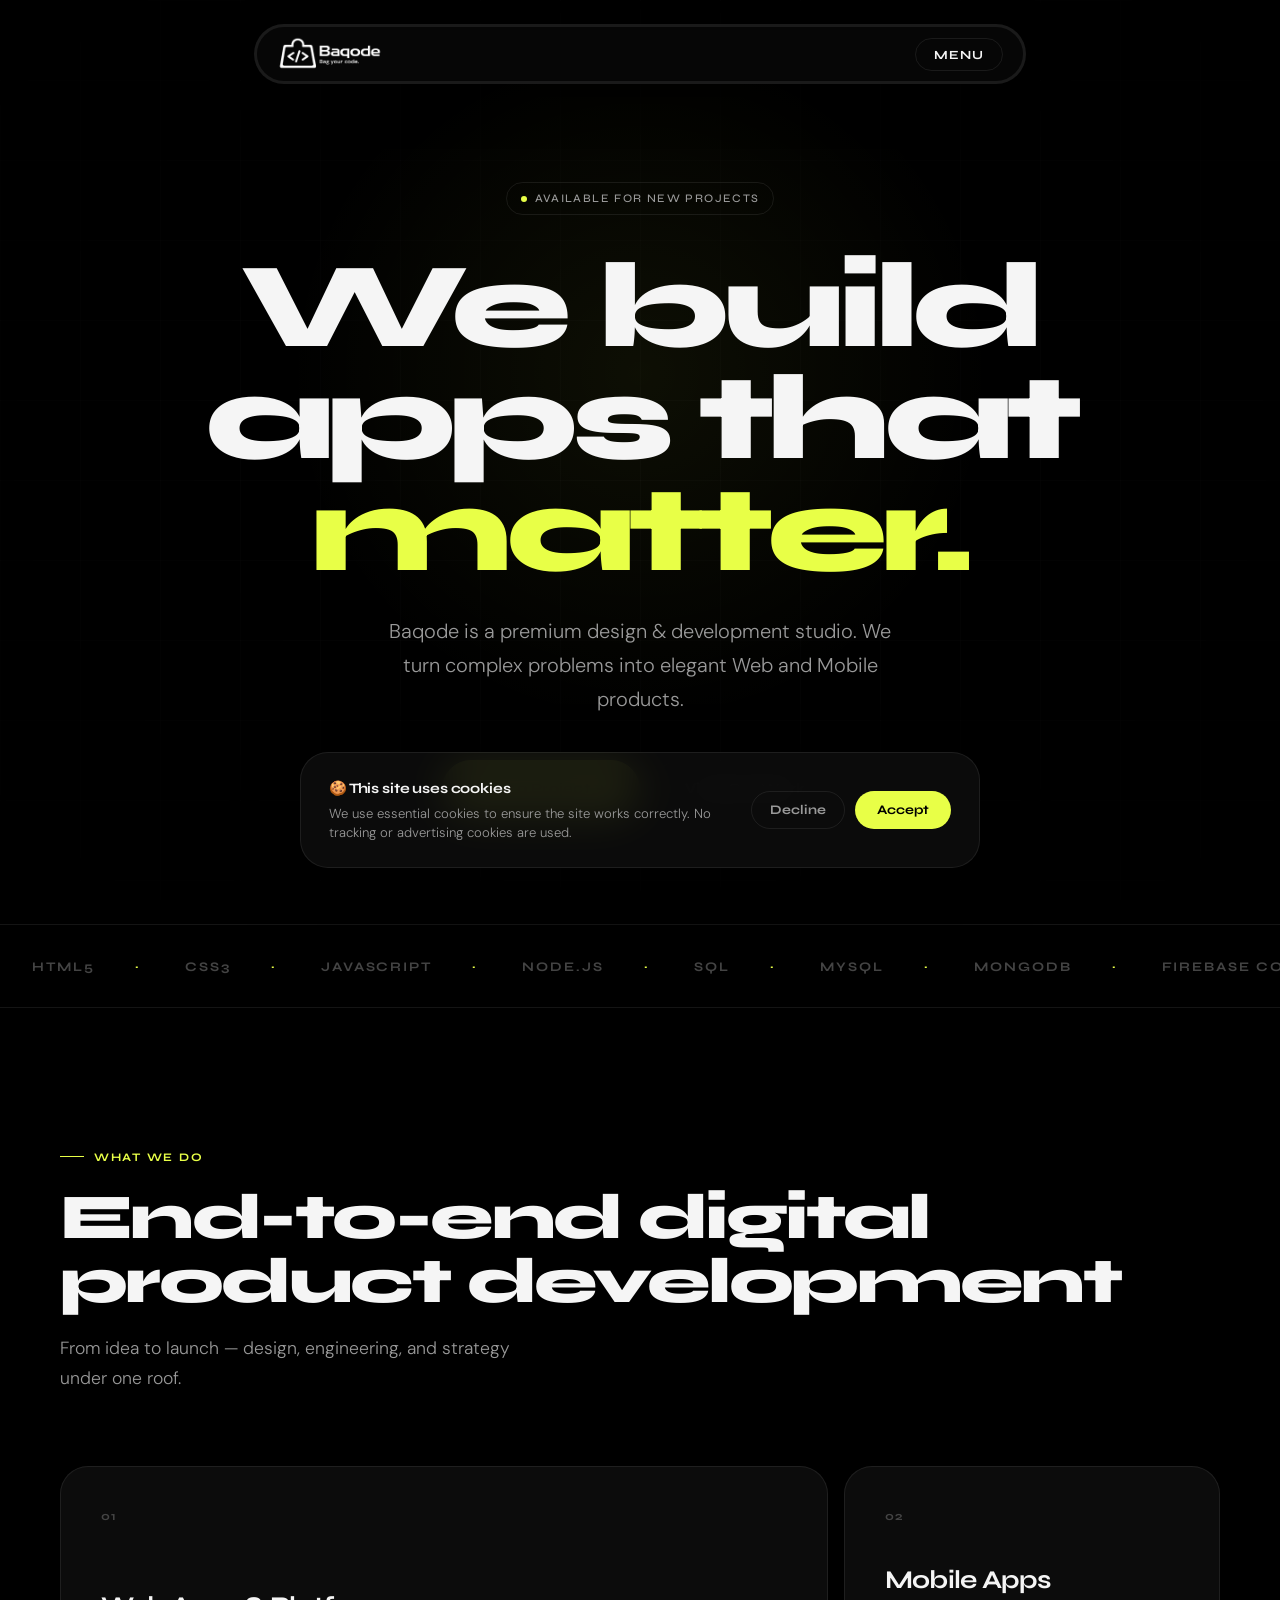
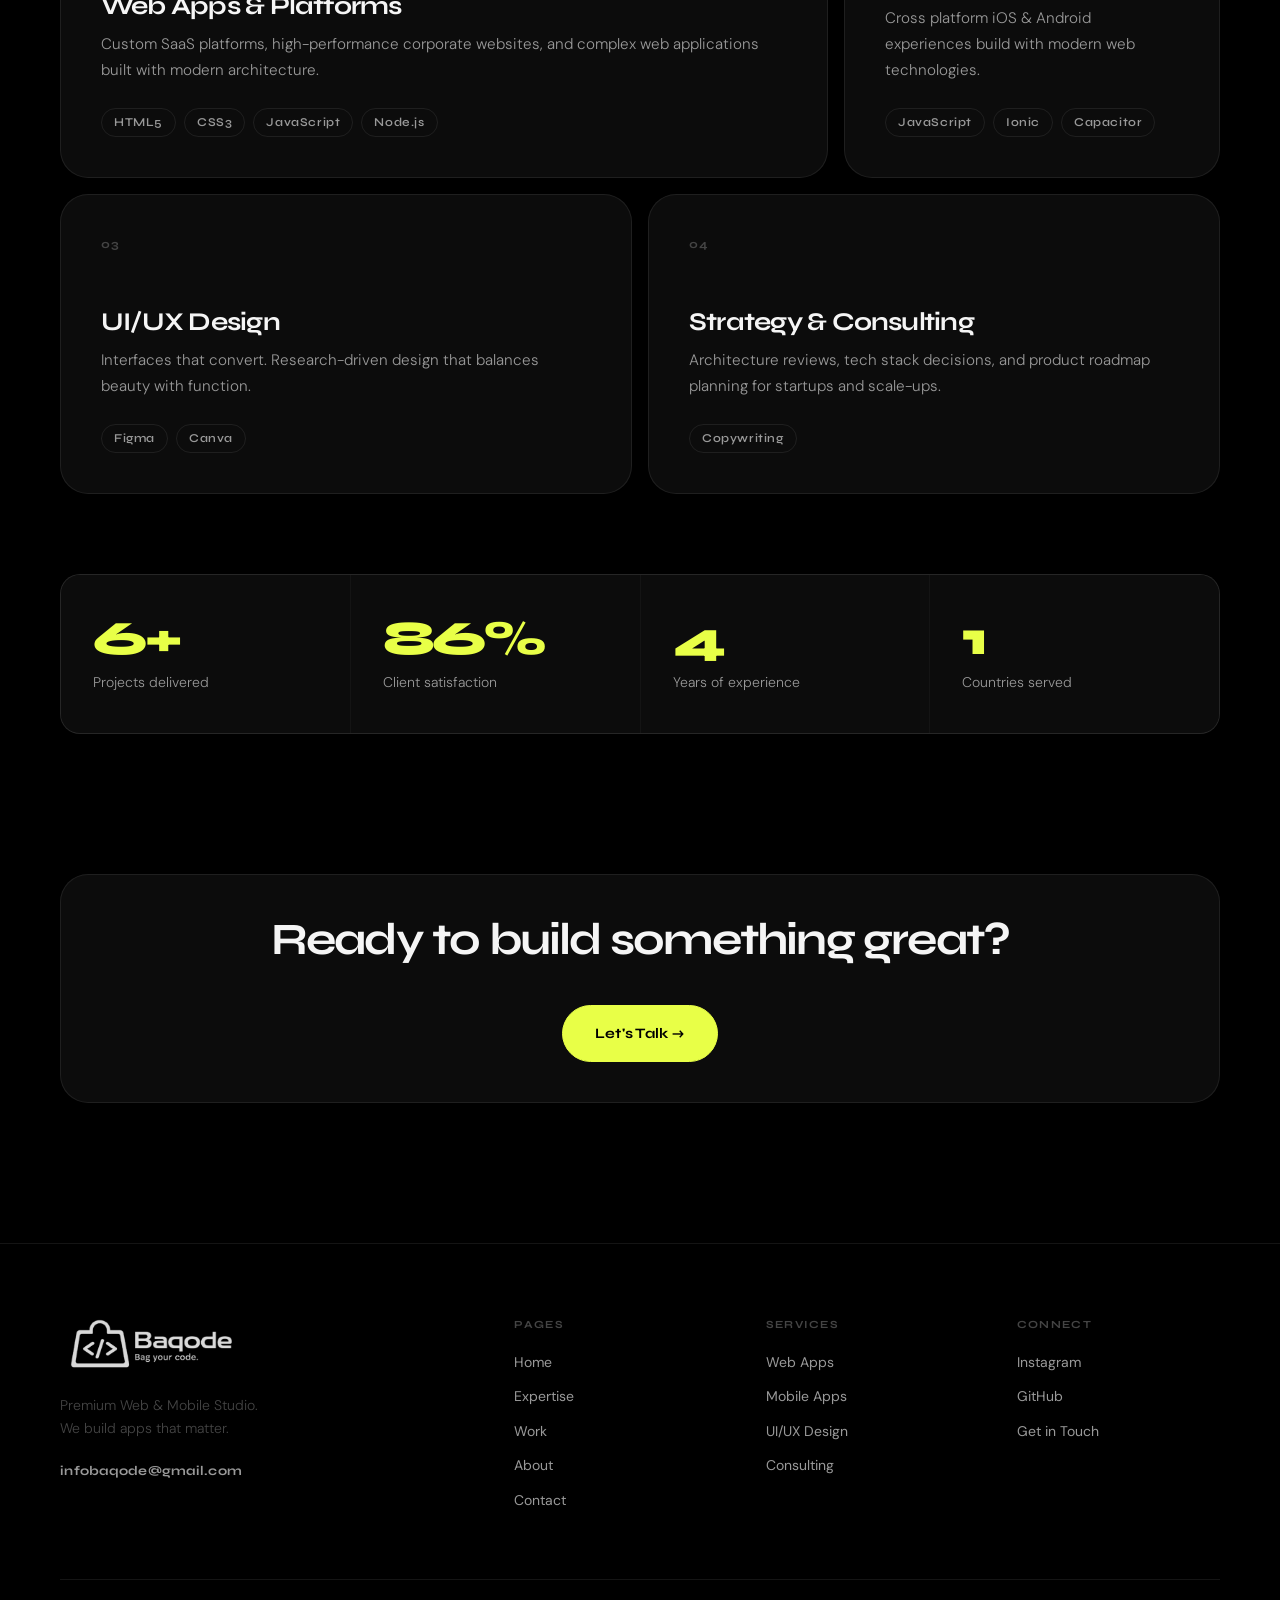
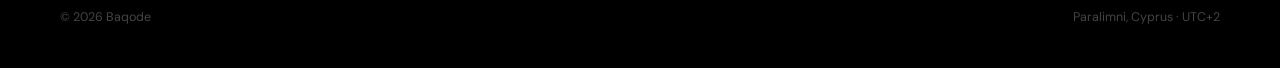
==== commit ddf65e38: "bug fixes and cookies banner" ====
--- a/index.html
+++ b/index.html
@@ -83,7 +83,7 @@
       <div class="nav-footer-links">
         <a href="https://www.instagram.com/baqode_/?hl=el">Instagram</a>
         <a href="https://github.com/kt0skk0s">GitHub</a>
-        <a href="index.html">Website</a>
+        <a href="mailto:infobaqode@gmail.com">infobaqode@gmail.com ↗</a>
       </div>
     </div>
   </nav>
--- a/style.css
+++ b/style.css
@@ -84,7 +84,7 @@
   background: rgba(8, 8, 8, 0.75);
   backdrop-filter: blur(20px);
   -webkit-backdrop-filter: blur(20px);
-  border: 1px solid var(--border);
+  border: 3px solid var(--border);
   border-radius: 100px;
   box-shadow: 0 16px 40px rgba(0,0,0,0.6);
 }
@@ -1340,4 +1340,119 @@
   .project-featured-visual { min-height: 240px; }
   .project-featured-inner { min-height: 240px; }
   .project-featured-info { padding: 36px 28px; }
+}
+/* ==========================================
+   COOKIE CONSENT BANNER
+   ========================================== */
+.cookie-banner {
+  position: fixed;
+  bottom: 32px;
+  left: 50%;
+  transform: translateX(-50%);
+  width: calc(100% - 48px);
+  max-width: 680px;
+  background: rgba(12, 12, 12, 0.92);
+  backdrop-filter: blur(20px);
+  -webkit-backdrop-filter: blur(20px);
+  border: 1px solid var(--border);
+  border-radius: var(--radius-xl);
+  padding: 24px 28px;
+  display: flex;
+  align-items: center;
+  justify-content: space-between;
+  gap: 24px;
+  z-index: 9999;
+  box-shadow: 0 24px 60px rgba(0,0,0,0.6);
+  transition: opacity 0.4s ease, transform 0.4s ease;
+}
+
+.cookie-banner.hidden {
+  opacity: 0;
+  transform: translateX(-50%) translateY(20px);
+  pointer-events: none;
+}
+
+.cookie-text {
+  display: flex;
+  flex-direction: column;
+  gap: 4px;
+}
+
+.cookie-title {
+  font-family: var(--font-display);
+  font-size: 0.9rem;
+  font-weight: 700;
+  color: var(--text);
+  letter-spacing: -0.01em;
+}
+
+.cookie-desc {
+  font-size: 0.82rem;
+  color: var(--text-dim);
+  line-height: 1.5;
+  font-weight: 300;
+}
+
+.cookie-desc a {
+  color: var(--text-dim);
+  text-decoration: underline;
+  text-underline-offset: 2px;
+}
+
+.cookie-desc a:hover { color: var(--text); }
+
+.cookie-actions {
+  display: flex;
+  gap: 10px;
+  flex-shrink: 0;
+}
+
+.cookie-btn-accept {
+  padding: 10px 22px;
+  background: var(--accent);
+  color: #000;
+  border: none;
+  border-radius: 100px;
+  font-family: var(--font-display);
+  font-size: 0.82rem;
+  font-weight: 700;
+  cursor: pointer;
+  transition: all 0.2s ease;
+  white-space: nowrap;
+}
+
+.cookie-btn-accept:hover {
+  background: #f3ff6a;
+  transform: translateY(-1px);
+}
+
+.cookie-btn-decline {
+  padding: 10px 18px;
+  background: transparent;
+  color: var(--text-dim);
+  border: 1px solid var(--border);
+  border-radius: 100px;
+  font-family: var(--font-display);
+  font-size: 0.82rem;
+  font-weight: 700;
+  cursor: pointer;
+  transition: all 0.2s ease;
+  white-space: nowrap;
+}
+
+.cookie-btn-decline:hover {
+  border-color: var(--border-hover);
+  color: var(--text);
+}
+
+@media (max-width: 600px) {
+  .cookie-banner {
+    flex-direction: column;
+    align-items: flex-start;
+    bottom: 16px;
+    padding: 20px 20px;
+  }
+  .cookie-actions { width: 100%; }
+  .cookie-btn-accept,
+  .cookie-btn-decline { flex: 1; text-align: center; }
 }
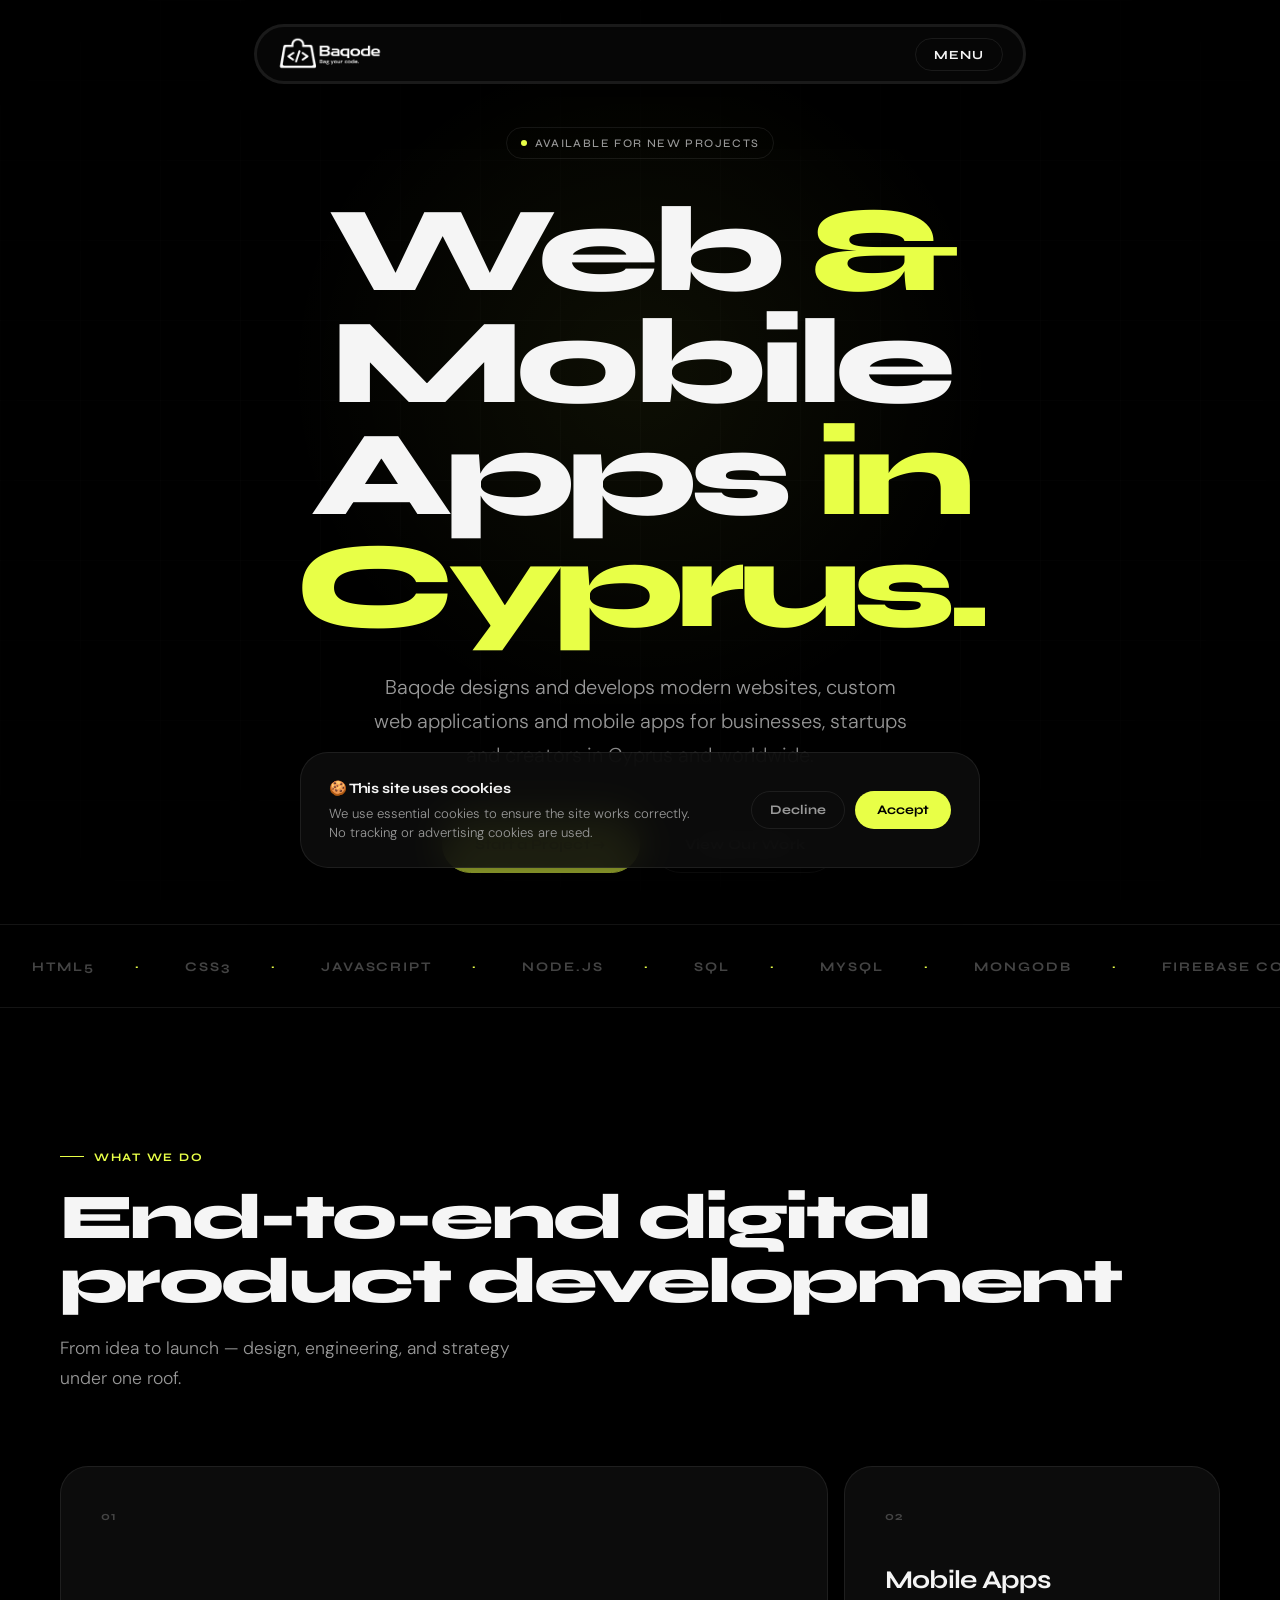
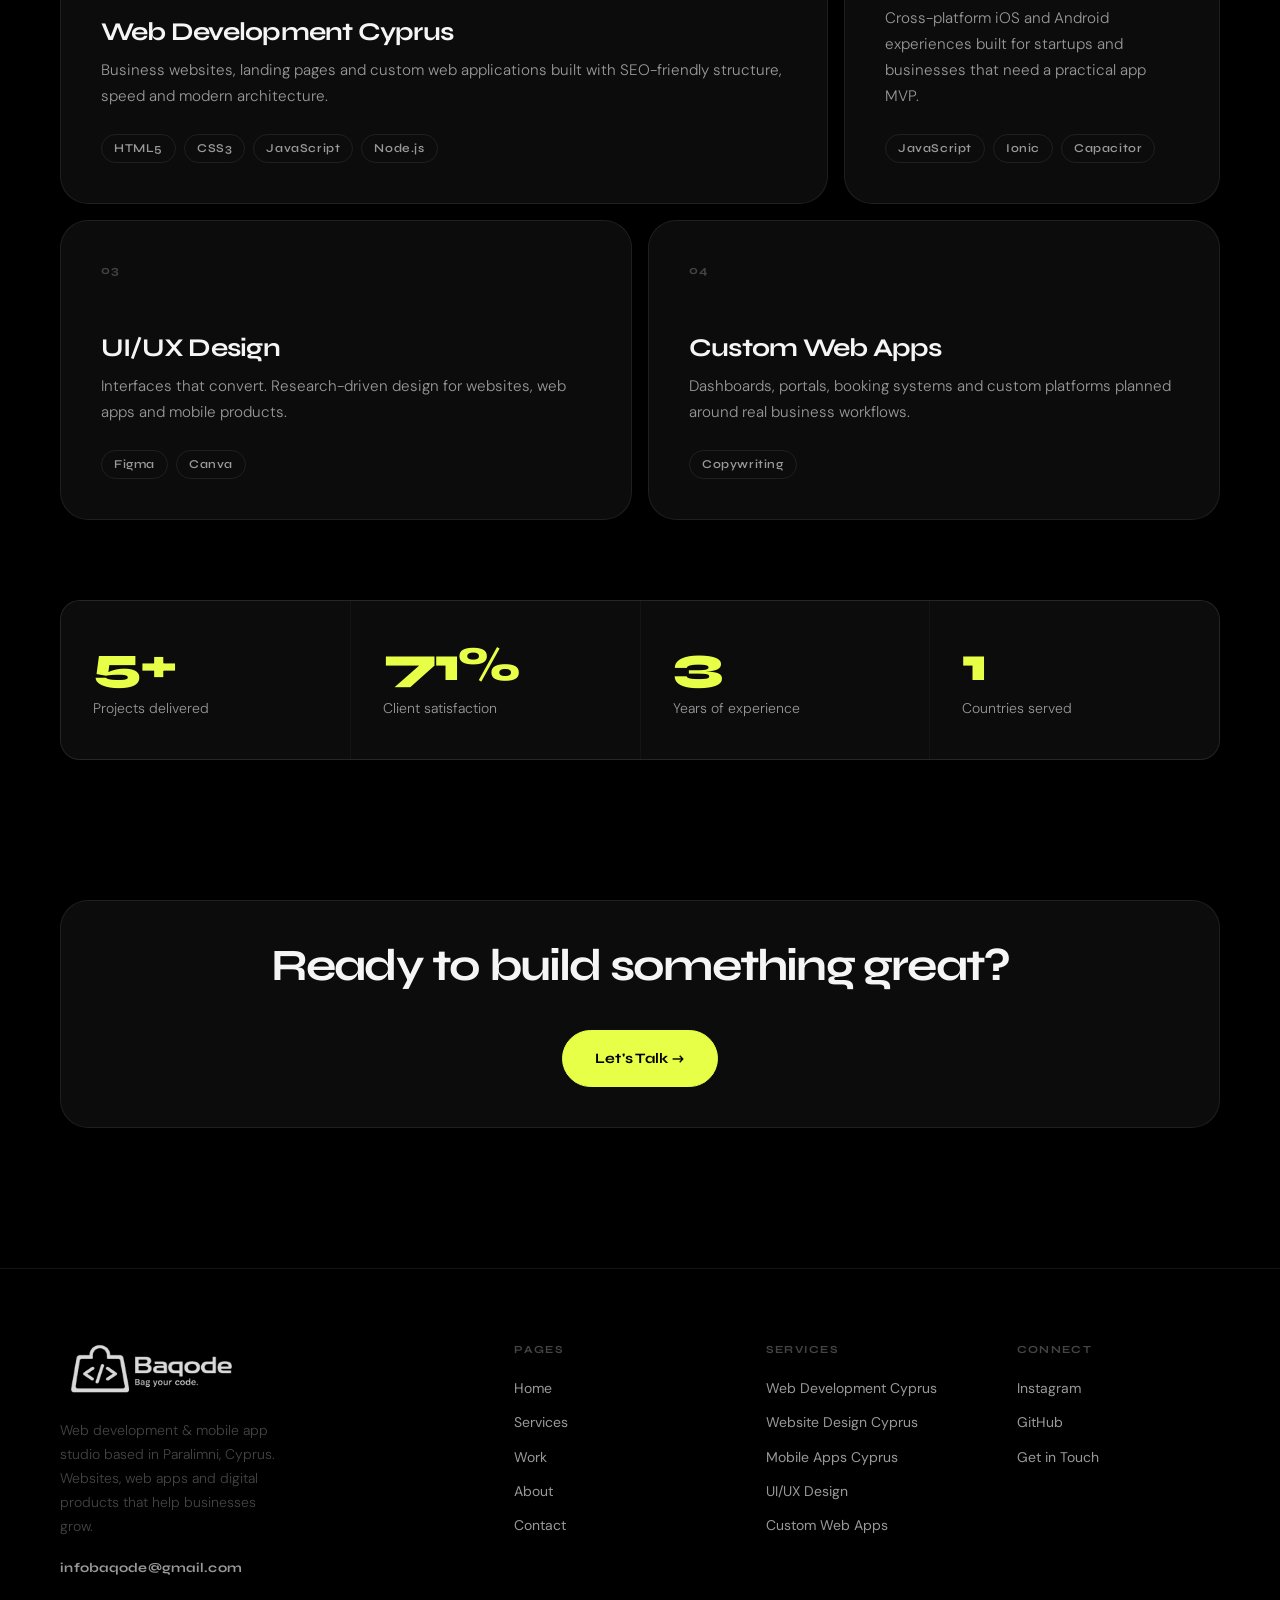
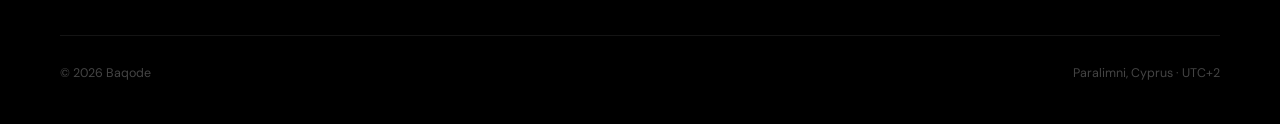
==== commit f06c8f38: "Improve SEO pages and metadata" ====
--- a/index.html
+++ b/index.html
@@ -3,9 +3,9 @@
 <head>
   <meta charset="UTF-8" />
   <meta name="viewport" content="width=device-width, initial-scale=1.0" />
-  <title>Baqode — Web & Mobile Studio | Cyprus</title>
+  <title>Web Development & Mobile App Studio in Cyprus | Baqode</title>
   <!-- SEO Meta -->
-  <meta name="description" content="Baqode is a premium Web & Mobile development studio based in Cyprus. We build elegant, high-performance apps and platforms for startups and businesses worldwide." />
+  <meta name="description" content="Baqode is a web development and mobile app studio in Cyprus. We build business websites, custom web apps, SaaS platforms and mobile applications for startups and companies." />
   <meta name="keywords" content="web development, mobile apps, UI/UX design, Cyprus, Baqode, digital studio, software development" />
   <meta name="author" content="Baqode Studio" />
   <meta name="robots" content="index, follow" />
@@ -14,16 +14,16 @@
   <!-- Open Graph -->
   <meta property="og:type" content="website" />
   <meta property="og:url" content="https://baqode.com/" />
-  <meta property="og:title" content="Baqode — We build apps that matter." />
-  <meta property="og:description" content="Baqode is a premium Web & Mobile development studio based in Cyprus. We build elegant, high-performance apps and platforms for startups and businesses worldwide." />
+  <meta property="og:title" content="Baqode — Web Development & Mobile App Studio in Cyprus" />
+  <meta property="og:description" content="Baqode is a web development and mobile app studio in Cyprus. We build business websites, custom web apps, SaaS platforms and mobile applications for startups and companies." />
   <meta property="og:image" content="https://baqode.com/og-image.png" />
   <meta property="og:site_name" content="Baqode Studio" />
   <meta property="og:locale" content="en_US" />
  
   <!-- Twitter Card -->
   <meta name="twitter:card" content="summary_large_image" />
-  <meta name="twitter:title" content="Baqode — We build apps that matter." />
-  <meta name="twitter:description" content="Baqode is a premium Web & Mobile development studio based in Cyprus. We build elegant, high-performance apps and platforms for startups and businesses worldwide." />
+  <meta name="twitter:title" content="Baqode — Web Development & Mobile App Studio in Cyprus" />
+  <meta name="twitter:description" content="Baqode is a web development and mobile app studio in Cyprus. We build business websites, custom web apps, SaaS platforms and mobile applications for startups and companies." />
   <meta name="twitter:image" content="https://baqode.com/og-image.png" />
   <!-- Favicon -->
   <link rel="icon" type="image/png" href="favicon.png" />
@@ -74,7 +74,7 @@
   <!-- FULL-SCREEN NAV -->
   <nav class="nav" id="nav">
     <a href="index.html" data-num="01">Home</a>
-    <a href="services.html" data-num="02">Expertise</a>
+    <a href="services.html" data-num="02">Services</a>
     <a href="work.html" data-num="03">Work</a>
     <a href="about.html" data-num="04">About</a>
     <a href="contact.html" data-num="05">Contact</a>
@@ -102,13 +102,11 @@
           Available for new projects
         </div>
         <h1>
-          We build<br>
-          apps that<br>
-          <span class="text-accent">matter.</span>
+          Web <span class="text-accent">&</span> Mobile Apps
+          <span class="text-accent">in Cyprus.</span>
         </h1>
         <p>
-          Baqode is a premium design & development studio. 
-          We turn complex problems into elegant Web and Mobile products.
+          Baqode designs and develops modern websites, custom web applications and mobile apps for businesses, startups and creators in Cyprus and worldwide.
         </p>
         <div class="hero-actions">
           <a class="btn btn-primary" href="contact.html">Start a Project →</a>
@@ -162,8 +160,8 @@
         <div class="bento-grid">
           <article class="bento-card col-8 reveal">
             <div class="card-num">01</div>
-            <h3>Web Apps & Platforms</h3>
-            <p>Custom SaaS platforms, high-performance corporate websites, and complex web applications built with modern architecture.</p>
+            <h3><a href="web-development-cyprus.html">Web Development Cyprus</a></h3>
+            <p>Business websites, landing pages and custom web applications built with SEO-friendly structure, speed and modern architecture.</p>
             <div class="card-tags">
               <span class="card-tag">HTML5</span>
               <span class="card-tag">CSS3</span>
@@ -174,8 +172,8 @@
 
           <article class="bento-card col-4 reveal reveal-delay-1">
             <div class="card-num">02</div>
-            <h3>Mobile Apps</h3>
-            <p>Cross platform iOS & Android experiences build with modern web technologies.</p>
+            <h3><a href="mobile-app-development-cyprus.html">Mobile Apps</a></h3>
+            <p>Cross-platform iOS and Android experiences built for startups and businesses that need a practical app MVP.</p>
             <div class="card-tags">
               <span class="card-tag">JavaScript</span>
               <span class="card-tag">Ionic</span>
@@ -185,8 +183,8 @@
 
           <article class="bento-card col-6 reveal reveal-delay-2">
             <div class="card-num">03</div>
-            <h3>UI/UX Design</h3>
-            <p>Interfaces that convert. Research-driven design that balances beauty with function.</p>
+            <h3><a href="ui-ux-design.html">UI/UX Design</a></h3>
+            <p>Interfaces that convert. Research-driven design for websites, web apps and mobile products.</p>
             <div class="card-tags">
               <span class="card-tag">Figma</span>
               <span class="card-tag">Canva</span>
@@ -195,8 +193,8 @@
 
           <article class="bento-card col-6 reveal reveal-delay-3">
             <div class="card-num">04</div>
-            <h3>Strategy & Consulting</h3>
-            <p>Architecture reviews, tech stack decisions, and product roadmap planning for startups and scale-ups.</p>
+            <h3><a href="custom-web-apps.html">Custom Web Apps</a></h3>
+            <p>Dashboards, portals, booking systems and custom platforms planned around real business workflows.</p>
             <div class="card-tags">
               <span class="card-tag">Copywriting</span>
             </div>
@@ -245,14 +243,14 @@
  
         <div class="footer-logo-col">
           <img src="logo.png" alt="Baqode" class="footer-logo" />
-          <p class="footer-tagline">Premium Web &amp; Mobile Studio.<br>We build apps that matter.</p>
+          <p class="footer-tagline">Web development &amp; mobile app studio based in Paralimni, Cyprus.<br>Websites, web apps and digital products that help businesses grow.</p>
           <a href="mailto:infobaqode@gmail.com" class="footer-email">infobaqode@gmail.com</a>
         </div>
  
         <div class="footer-col">
           <div class="footer-col-title">Pages</div>
           <a href="index.html">Home</a>
-          <a href="services.html">Expertise</a>
+          <a href="services.html">Services</a>
           <a href="work.html">Work</a>
           <a href="about.html">About</a>
           <a href="contact.html">Contact</a>
@@ -260,10 +258,11 @@
  
         <div class="footer-col">
           <div class="footer-col-title">Services</div>
-          <a href="services.html">Web Apps</a>
-          <a href="services.html">Mobile Apps</a>
-          <a href="services.html">UI/UX Design</a>
-          <a href="services.html">Consulting</a>
+          <a href="web-development-cyprus.html">Web Development Cyprus</a>
+          <a href="website-design-cyprus.html">Website Design Cyprus</a>
+          <a href="mobile-app-development-cyprus.html">Mobile Apps Cyprus</a>
+          <a href="ui-ux-design.html">UI/UX Design</a>
+          <a href="custom-web-apps.html">Custom Web Apps</a>
         </div>
  
         <div class="footer-col">
--- a/style.css
+++ b/style.css
@@ -379,14 +379,17 @@
   gap: 8px;
 }
 
-.btn-primary {
+.btn-primary,
+.btn-primary:visited {
   background: var(--accent);
-  color: #000;
+  color: #000 !important;
   border-color: var(--accent);
 }
 
-.btn-primary:hover {
+.btn-primary:hover,
+.btn-primary:focus {
   background: #f3ff6a;
+  color: #000 !important;
   transform: translateY(-2px);
   box-shadow: 0 8px 30px rgba(232, 255, 71, 0.25);
 }
@@ -528,6 +531,7 @@
 .bento-card.col-8 { grid-column: span 8; }
 .bento-card.col-4 { grid-column: span 4; }
 .bento-card.col-6 { grid-column: span 6; }
+.bento-card.col-3 { grid-column: span 3; }
 .bento-card.col-12 { grid-column: span 12; }
 
 .card-num {
@@ -1198,6 +1202,7 @@
   .bento-card.col-8 { grid-column: span 12; }
   .bento-card.col-4 { grid-column: span 6; }
   .bento-card.col-6 { grid-column: span 12; }
+  .bento-card.col-3 { grid-column: span 6; }
   .about-grid { grid-template-columns: 1fr; gap: 60px; }
   .about-visual { position: static; }
   .stats-row { grid-template-columns: repeat(2, 1fr); }
@@ -1208,6 +1213,7 @@
   .contact-wrapper { grid-template-columns: 1fr; gap: 60px; }
   .topbar { width: calc(100% - 32px); top: 16px; }
   .bento-card.col-4 { grid-column: span 12; }
+  .bento-card.col-3 { grid-column: span 12; }
   .form-row { grid-template-columns: 1fr; }
 
   /* Footer — single column, fully centered */
@@ -1455,4 +1461,39 @@
   .cookie-actions { width: 100%; }
   .cookie-btn-accept,
   .cookie-btn-decline { flex: 1; text-align: center; }
-}+}
+
+@media (max-width: 768px) {
+  .process-grid {
+    grid-template-columns: 1fr 1fr !important;
+  }
+}
+
+@media (max-width: 480px) {
+  .process-grid {
+    grid-template-columns: 1fr !important;
+  }
+}
+
+/* SEO service page helpers */
+.seo-list {
+  list-style: none;
+  display: grid;
+  gap: 14px;
+  color: var(--text-dim);
+  font-weight: 300;
+  line-height: 1.7;
+}
+.seo-list li {
+  position: relative;
+  padding-left: 28px;
+}
+.seo-list li::before {
+  content: '→';
+  position: absolute;
+  left: 0;
+  color: var(--accent);
+  font-family: var(--font-display);
+  font-weight: 800;
+}
+.bento-card a:hover { color: var(--accent); }
